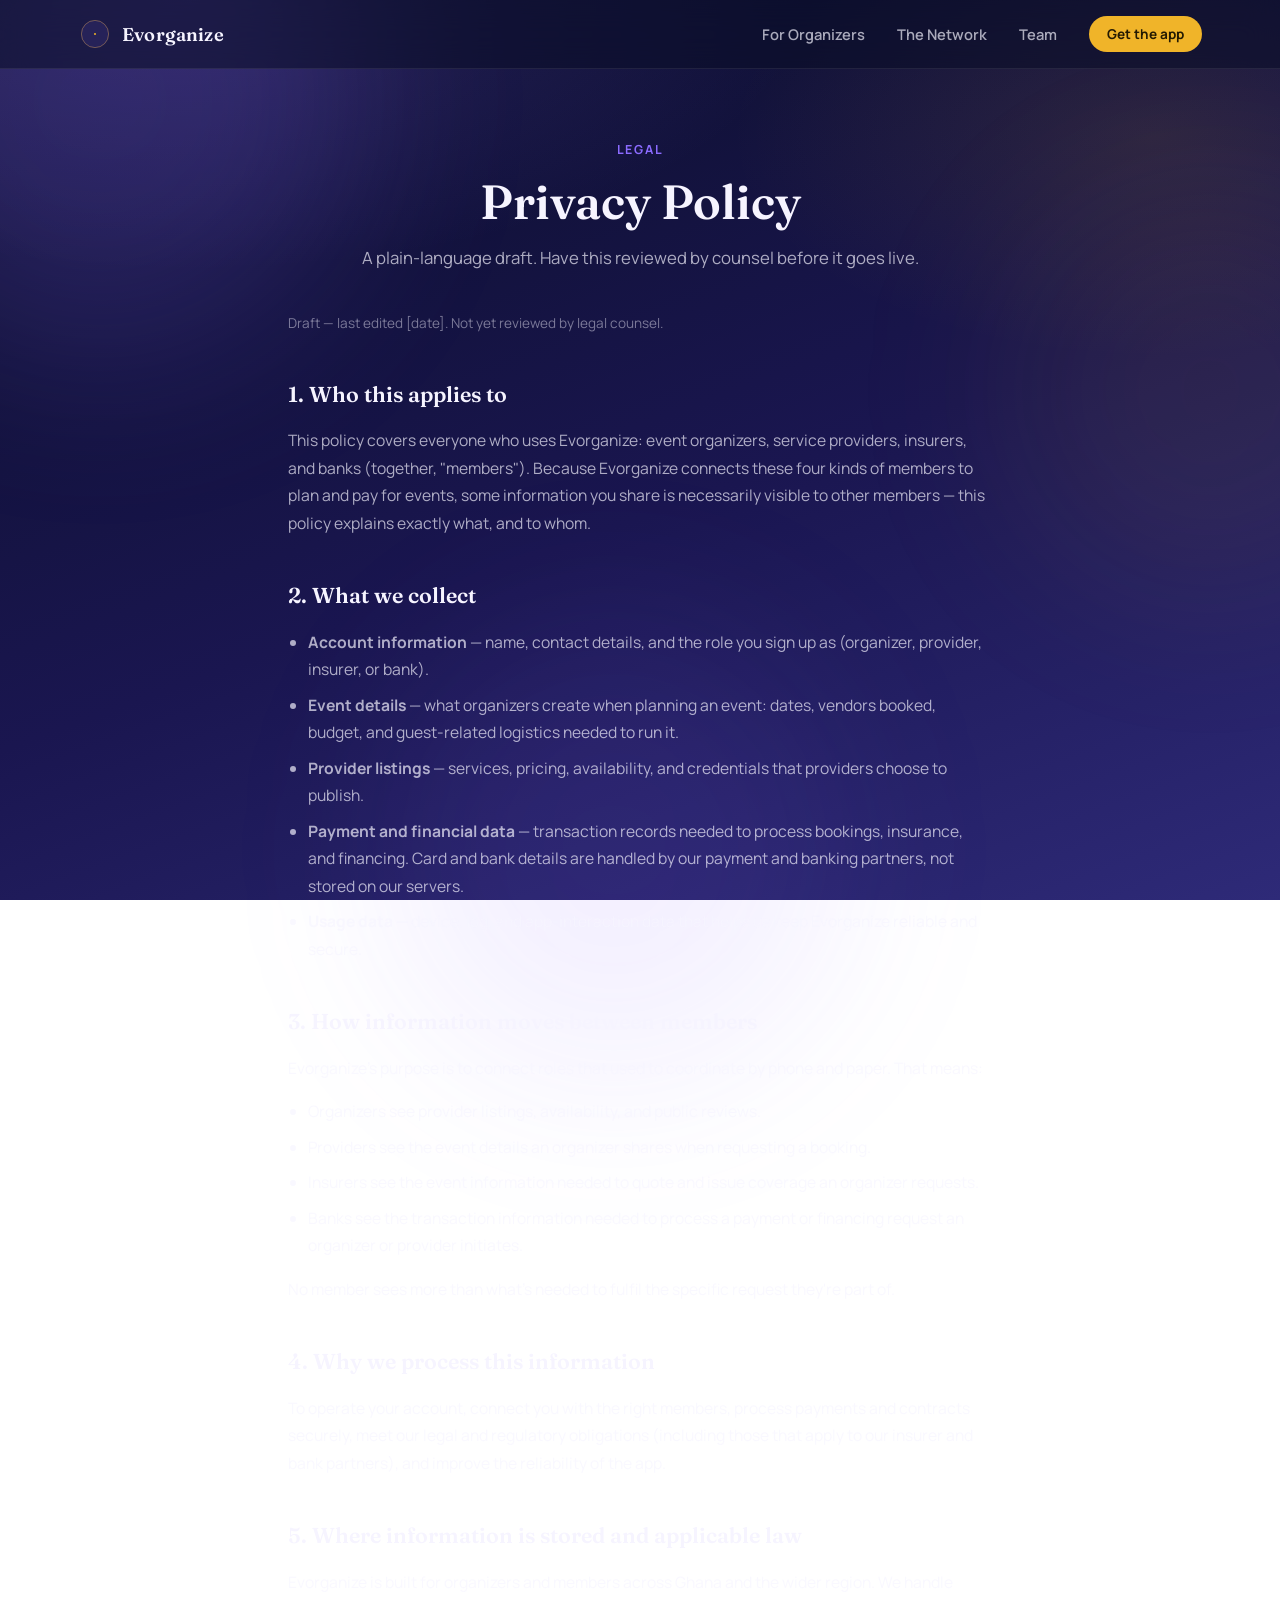
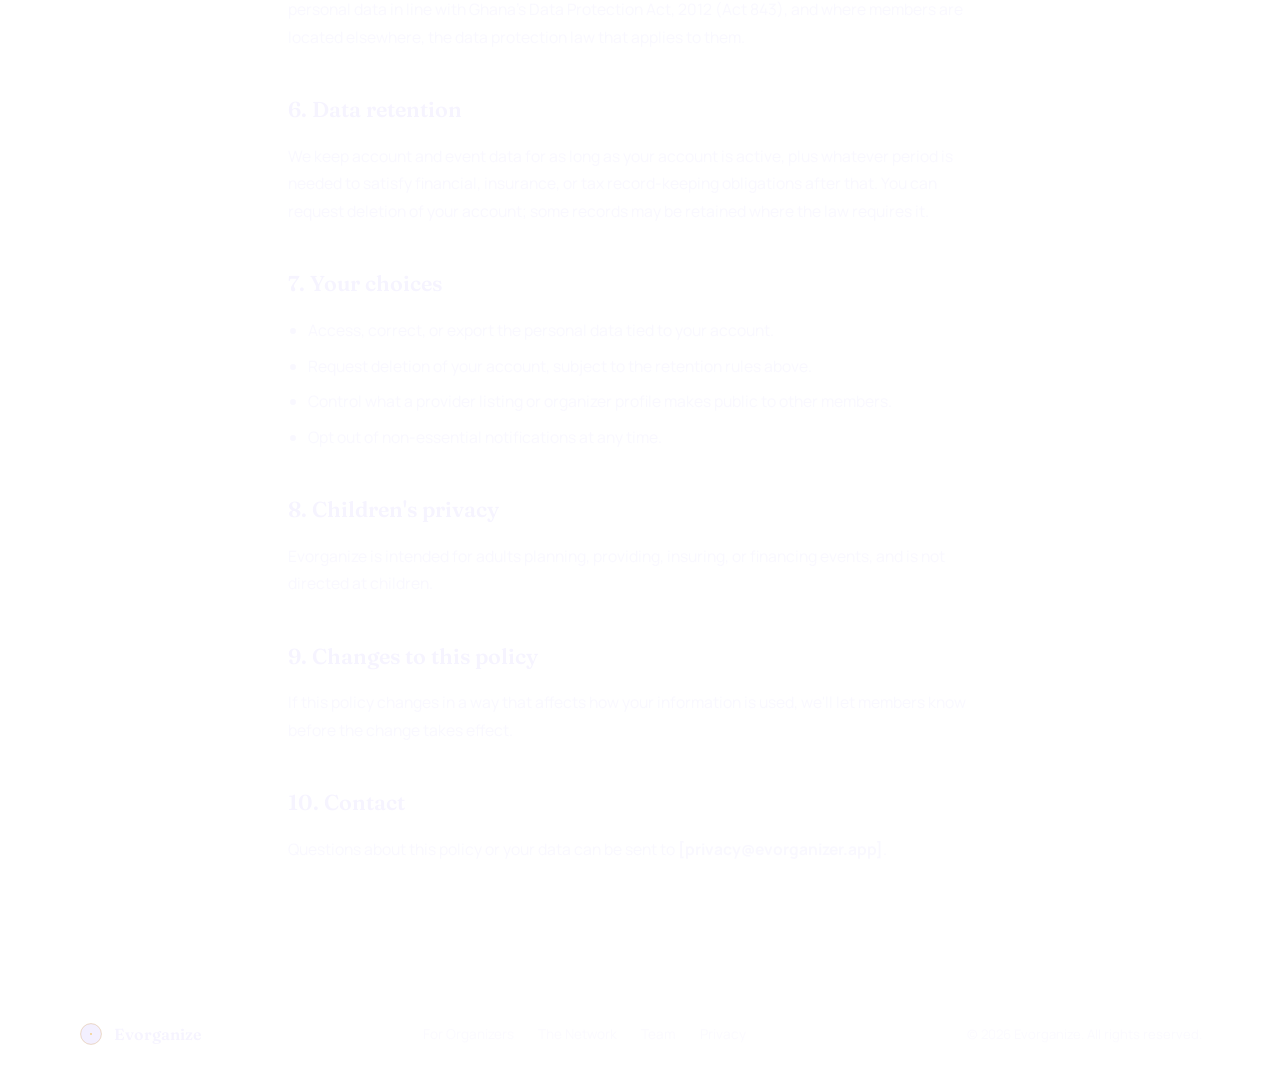
==== privacy/index.html @ 502f421b "Deploying to main from @ evorganizer/website-code@673ee02f85a3c4a12ac381767429aa15c32e0214 🚀" ====
<!DOCTYPE html><html lang="en"> <head><meta charset="UTF-8"><meta name="viewport" content="width=device-width, initial-scale=1.0"><title>Privacy Policy · Evorganize</title><meta name="description" content="How Evorganize collects, uses, and shares your information."><link rel="icon" type="image/svg+xml" href="/favicon.svg"><link rel="preconnect" href="https://fonts.googleapis.com"><link rel="preconnect" href="https://fonts.gstatic.com" crossorigin><link href="https://fonts.googleapis.com/css2?family=Fraunces:ital,opsz,wght@0,9..144,500;0,9..144,600;0,9..144,700;1,9..144,500&family=Manrope:wght@400;500;600;700;800&display=swap" rel="stylesheet"><link rel="stylesheet" href="/assets/index.BB5IYB44.css"><script type="module">const i=document.querySelectorAll(".reveal");if("IntersectionObserver"in window){const e=new IntersectionObserver(s=>{s.forEach(r=>{r.isIntersecting&&(r.target.classList.add("in-view"),e.unobserve(r.target))})},{threshold:.15});i.forEach(s=>e.observe(s))}else i.forEach(e=>e.classList.add("in-view"));
</script></head> <body> <div class="blob blob-a"></div> <div class="blob blob-b"></div> <div class="blob blob-c"></div> <nav> <div class="nav-inner"> <a href="/" class="brand"> <svg width="34" height="34" viewBox="0 0 200 200" fill="none" class="">  <circle cx="100" cy="100" r="80" fill="rgba(139,107,255,0.10)" stroke="#8b6bff" stroke-width="1"></circle> <circle cx="100" cy="100" r="80" fill="none" stroke="#f0b429" stroke-width="2"></circle>  <circle cx="100" cy="100" r="6" fill="#f0b429"></circle> </svg> <span class="brand-name">Evorganize</span> </a> <div class="nav-links"> <a href="/#organizers">For Organizers</a> <a href="/#network">The Network</a> <a href="/team">Team</a> <a href="/#download" class="nav-cta">Get the app</a> </div> </div> </nav> <main>  <section class="page-header reveal"> <div class="wrap"> <div class="section-kicker">Legal</div> <h1>Privacy Policy</h1> <p>A plain-language draft. Have this reviewed by counsel before it goes live.</p> </div> </section> <section class="wrap legal reveal"> <p class="updated">Draft — last edited [date]. Not yet reviewed by legal counsel.</p> <h2>1. Who this applies to</h2> <p>
This policy covers everyone who uses Evorganize: event organizers, service providers,
      insurers, and banks (together, "members"). Because Evorganize connects these four kinds
      of members to plan and pay for events, some information you share is necessarily visible
      to other members — this policy explains exactly what, and to whom.
</p> <h2>2. What we collect</h2> <ul> <li><strong>Account information</strong> — name, contact details, and the role you sign up as (organizer, provider, insurer, or bank).</li> <li><strong>Event details</strong> — what organizers create when planning an event: dates, vendors booked, budget, and guest-related logistics needed to run it.</li> <li><strong>Provider listings</strong> — services, pricing, availability, and credentials that providers choose to publish.</li> <li><strong>Payment and financial data</strong> — transaction records needed to process bookings, insurance, and financing. Card and bank details are handled by our payment and banking partners, not stored on our servers.</li> <li><strong>Usage data</strong> — device, log, and app-interaction data that helps us keep Evorganize reliable and secure.</li> </ul> <h2>3. How information moves between members</h2> <p>
Evorganize's purpose is to connect roles that used to coordinate by phone and paper. That
      means:
</p> <ul> <li>Organizers see provider listings, availability, and public reviews.</li> <li>Providers see the event details an organizer shares when requesting a booking.</li> <li>Insurers see the event information needed to quote and issue coverage an organizer requests.</li> <li>Banks see the transaction information needed to process a payment or financing request an organizer or provider initiates.</li> </ul> <p>No member sees more than what's needed to fulfil the specific request they're part of.</p> <h2>4. Why we process this information</h2> <p>
To operate your account, connect you with the right members, process payments and
      contracts securely, meet our legal and regulatory obligations (including those that apply
      to our insurer and bank partners), and improve the reliability of the app.
</p> <h2>5. Where information is stored and applicable law</h2> <p>
Evorganize is built for organizers and members across Ghana and the wider region. We
      handle personal data in line with Ghana's Data Protection Act, 2012 (Act 843), and where
      members are located elsewhere, the data protection law that applies to them.
</p> <h2>6. Data retention</h2> <p>
We keep account and event data for as long as your account is active, plus whatever
      period is needed to satisfy financial, insurance, or tax record-keeping obligations after
      that. You can request deletion of your account; some records may be retained where the
      law requires it.
</p> <h2>7. Your choices</h2> <ul> <li>Access, correct, or export the personal data tied to your account.</li> <li>Request deletion of your account, subject to the retention rules above.</li> <li>Control what a provider listing or organizer profile makes public to other members.</li> <li>Opt out of non-essential notifications at any time.</li> </ul> <h2>8. Children's privacy</h2> <p>Evorganize is intended for adults planning, providing, insuring, or financing events, and is not directed at children.</p> <h2>9. Changes to this policy</h2> <p>If this policy changes in a way that affects how your information is used, we'll let members know before the change takes effect.</p> <h2>10. Contact</h2> <p>Questions about this policy or your data can be sent to <strong>[privacy@evorganizer.app]</strong>.</p> </section>  </main> <footer> <div class="wrap footer-inner"> <div class="footer-brand"> <svg width="26" height="26" viewBox="0 0 200 200" fill="none" class="">  <circle cx="100" cy="100" r="80" fill="rgba(139,107,255,0.10)" stroke="#8b6bff" stroke-width="1"></circle> <circle cx="100" cy="100" r="80" fill="none" stroke="#f0b429" stroke-width="2"></circle>  <circle cx="100" cy="100" r="6" fill="#f0b429"></circle> </svg> <span>Evorganize</span> </div> <div class="footer-links"> <a href="/#organizers">For Organizers</a> <a href="/#network">The Network</a> <a href="/team">Team</a> <a href="/privacy">Privacy</a> </div> <p>&copy; 2026 Evorganize. All rights reserved.</p> </div> </footer>  </body> </html>
---- assets/index.BB5IYB44.css ----
:root{--bg-deep: #0a0e27;--bg-mid: #1a1650;--bg-violet: #2e2a78;--accent-violet: #8b6bff;--accent-violet-soft: rgba(139, 107, 255, .35);--accent-gold: #f0b429;--accent-gold-soft: rgba(240, 180, 41, .28);--text-primary: #f6f4ff;--text-muted: rgba(246, 244, 255, .68);--text-faint: rgba(246, 244, 255, .45);--glass-bg: rgba(255, 255, 255, .055);--glass-bg-strong: rgba(255, 255, 255, .09);--glass-border: rgba(255, 255, 255, .14);--radius-lg: 28px;--radius-md: 18px;--radius-sm: 12px;--display: "Fraunces", serif;--body: "Manrope", sans-serif}*{box-sizing:border-box}html{scroll-behavior:smooth}body{margin:0;font-family:var(--body);background:radial-gradient(ellipse 80% 50% at 15% 0%,rgba(139,107,255,.2),transparent 60%),radial-gradient(ellipse 60% 45% at 90% 15%,rgba(240,180,41,.1),transparent 55%),linear-gradient(160deg,var(--bg-deep) 0%,var(--bg-mid) 55%,var(--bg-violet) 100%);background-attachment:fixed;color:var(--text-primary);min-height:100vh;overflow-x:hidden;-webkit-font-smoothing:antialiased}a{color:inherit;text-decoration:none}img,svg{display:block;max-width:100%}section{position:relative}.wrap{max-width:1180px;margin:0 auto;padding:0 28px}::selection{background:var(--accent-gold-soft);color:var(--text-primary)}a:focus-visible,button:focus-visible{outline:2px solid var(--accent-gold);outline-offset:3px;border-radius:6px}.blob{position:fixed;border-radius:50%;filter:blur(90px);pointer-events:none;z-index:0;opacity:.55}.blob-a{width:520px;height:520px;top:-160px;left:-160px;background:var(--accent-violet-soft);animation:drift-a 26s ease-in-out infinite alternate}.blob-b{width:420px;height:420px;top:20%;right:-140px;background:#f0b42924;animation:drift-b 30s ease-in-out infinite alternate}.blob-c{width:460px;height:460px;bottom:-180px;left:30%;background:#8b6bff2e;animation:drift-a 22s ease-in-out infinite alternate-reverse}@keyframes drift-a{0%{transform:translate(0)}to{transform:translate(60px,40px)}}@keyframes drift-b{0%{transform:translate(0)}to{transform:translate(-50px,60px)}}@keyframes spin{to{transform:rotate(360deg)}}@media (prefers-reduced-motion: reduce){.blob{animation:none}*{animation-duration:1ms!important;transition-duration:.15s!important}}nav{position:sticky;top:0;z-index:50;background:#0a0e278c;backdrop-filter:blur(16px);-webkit-backdrop-filter:blur(16px);border-bottom:1px solid rgba(255,255,255,.08)}.nav-inner{display:flex;align-items:center;justify-content:space-between;padding:16px 28px;max-width:1180px;margin:0 auto}.brand{display:flex;align-items:center;gap:10px}.brand-name{font-family:var(--display);font-weight:600;font-size:1.15rem;letter-spacing:.01em}.nav-links{display:flex;gap:32px;align-items:center}.nav-links a:not(.nav-cta){font-size:.92rem;color:var(--text-muted);font-weight:600;transition:color .2s}.nav-links a:not(.nav-cta):hover{color:var(--text-primary)}.nav-cta{background:var(--accent-gold);color:#241a02;padding:9px 18px;border-radius:100px;font-weight:700;font-size:.85rem;transition:transform .2s,box-shadow .2s;white-space:nowrap}.nav-cta:hover{transform:translateY(-1px);box-shadow:0 8px 24px #f0b42959}@media (max-width: 760px){.nav-links a:not(.nav-cta){display:none}}.hero{padding:88px 0 70px}.hero-inner{display:grid;grid-template-columns:340px 1fr;gap:64px;align-items:center}.seal-hero{width:100%;max-width:360px;justify-self:center}.ring-slow{animation:spin 90s linear infinite;transform-origin:100px 100px}.eyebrow{display:inline-flex;align-items:center;gap:8px;font-size:.78rem;font-weight:700;letter-spacing:.14em;text-transform:uppercase;color:var(--accent-gold);margin-bottom:18px}.eyebrow:before{content:"";width:20px;height:1px;background:var(--accent-gold)}h1.headline{font-family:var(--display);font-weight:600;font-size:clamp(2.6rem,5vw,4.1rem);line-height:1.05;letter-spacing:-.01em;margin:0 0 22px}h1.headline em{font-style:italic;font-weight:500;color:var(--accent-gold)}.hero-sub{font-size:1.12rem;line-height:1.6;color:var(--text-muted);max-width:520px;margin:0 0 36px}.hero-actions{display:flex;flex-wrap:wrap;gap:14px;margin-bottom:22px}.hero-note{font-size:.85rem;color:var(--text-faint)}.hero-note strong{color:var(--text-muted);font-weight:600}@media (max-width: 880px){.hero-inner{grid-template-columns:1fr;text-align:center;gap:36px}.seal-hero{max-width:230px}.hero-sub{margin-left:auto;margin-right:auto}.hero-actions{justify-content:center}}.store-btn{display:inline-flex;align-items:center;gap:12px;padding:12px 20px;border-radius:var(--radius-sm);background:var(--glass-bg-strong);border:1px solid var(--glass-border);position:relative;cursor:default;transition:border-color .2s,background .2s}.store-btn:hover{border-color:#ffffff47;background:#ffffff1f}.store-btn svg{width:26px;height:26px;flex-shrink:0;color:var(--text-primary)}.store-btn .store-text{display:flex;flex-direction:column;line-height:1.2}.store-btn .store-text .small{font-size:.68rem;color:var(--text-faint)}.store-btn .store-text .big{font-size:.95rem;font-weight:700}.soon-tag{position:absolute;top:-9px;right:-9px;background:var(--accent-gold);color:#241a02;font-size:.62rem;font-weight:800;letter-spacing:.04em;text-transform:uppercase;padding:3px 8px;border-radius:100px;box-shadow:0 4px 10px #0000004d}.lang-strip{border-top:1px solid rgba(255,255,255,.08);border-bottom:1px solid rgba(255,255,255,.08);padding:18px 0;background:#ffffff05}.lang-strip .wrap{display:flex;align-items:center;justify-content:center;gap:14px;flex-wrap:wrap;font-size:.82rem;color:var(--text-faint)}.lang-strip .tag{color:var(--text-muted);font-weight:700;letter-spacing:.06em;text-transform:uppercase;font-size:.72rem}.lang-pill{padding:5px 13px;border-radius:100px;border:1px solid rgba(255,255,255,.14);color:var(--text-muted);font-weight:600}.section-pad{padding:100px 0}.section-head{max-width:640px;margin:0 0 52px}.section-head.center{margin-left:auto;margin-right:auto;text-align:center}.section-kicker{font-size:.78rem;font-weight:700;letter-spacing:.14em;text-transform:uppercase;color:var(--accent-violet);margin-bottom:14px}h2.section-title{font-family:var(--display);font-weight:600;font-size:clamp(1.9rem,3.2vw,2.6rem);line-height:1.15;margin:0 0 16px;letter-spacing:-.01em}.section-desc{color:var(--text-muted);font-size:1.02rem;line-height:1.65}.reveal{opacity:0;transform:translateY(26px);transition:opacity .7s ease,transform .7s ease}.reveal.in-view{opacity:1;transform:translateY(0)}.organizer-panel{background:linear-gradient(135deg,#8b6bff29,#f0b4290f);border:1px solid var(--glass-border);border-radius:var(--radius-lg);padding:56px;display:grid;grid-template-columns:1fr 1fr;gap:48px;align-items:center}.organizer-panel .role-badge{display:inline-block;font-size:.72rem;font-weight:800;letter-spacing:.1em;text-transform:uppercase;color:#241a02;background:var(--accent-gold);padding:5px 12px;border-radius:100px;margin-bottom:18px}.organizer-panel h3{font-family:var(--display);font-weight:600;font-size:1.8rem;margin:0 0 16px;line-height:1.2}.feature-list{list-style:none;margin:0;padding:0;display:flex;flex-direction:column;gap:16px}.feature-list li{display:flex;gap:14px;align-items:flex-start;color:var(--text-muted);font-size:.98rem;line-height:1.5}.feature-list svg{width:20px;height:20px;flex-shrink:0;margin-top:2px;color:var(--accent-gold)}.panel-visual{background:#ffffff0d;border:1px solid var(--glass-border);border-radius:var(--radius-md);padding:26px}.mock-row{display:flex;align-items:center;gap:12px;padding:11px 0;border-bottom:1px solid rgba(255,255,255,.08)}.mock-row:last-child{border-bottom:none}.mock-dot{width:9px;height:9px;border-radius:50%;flex-shrink:0}.mock-row .mock-label{font-size:.88rem;font-weight:600;flex:1}.mock-row .mock-status{font-size:.72rem;color:var(--text-faint);font-weight:600}@media (max-width: 840px){.organizer-panel{grid-template-columns:1fr;padding:34px 26px}}.network-grid{display:grid;grid-template-columns:repeat(3,1fr);gap:22px}.role-card{background:var(--glass-bg);border:1px solid var(--glass-border);border-radius:var(--radius-md);padding:32px 28px;transition:transform .25s ease,border-color .25s ease,background .25s ease}.role-card:hover{transform:translateY(-4px);border-color:#ffffff42;background:var(--glass-bg-strong)}.role-card .role-icon{width:44px;height:44px;display:flex;align-items:center;justify-content:center;border-radius:12px;background:#8b6bff2e;margin-bottom:20px}.role-card .role-icon svg{width:22px;height:22px;color:var(--accent-violet)}.role-card h4{font-family:var(--display);font-weight:600;font-size:1.15rem;margin:0 0 10px}.role-card p{color:var(--text-muted);font-size:.92rem;line-height:1.6;margin:0}@media (max-width: 820px){.network-grid{grid-template-columns:1fr}}.why-grid{display:grid;grid-template-columns:repeat(4,1fr);gap:2px;background:#ffffff1a;border-radius:var(--radius-md);overflow:hidden;border:1px solid var(--glass-border)}.why-item{background:var(--bg-mid);padding:32px 26px}.why-item .why-icon svg{width:24px;height:24px;color:var(--accent-gold);margin-bottom:16px}.why-item h5{font-size:1rem;margin:0 0 8px;font-weight:700}.why-item p{font-size:.86rem;color:var(--text-faint);line-height:1.55;margin:0}@media (max-width: 900px){.why-grid{grid-template-columns:repeat(2,1fr)}}@media (max-width: 520px){.why-grid{grid-template-columns:1fr}}.download-section{text-align:center;padding:110px 0 120px}.download-panel{max-width:640px;margin:0 auto;background:radial-gradient(ellipse at top,rgba(139,107,255,.22),transparent 60%),var(--glass-bg);border:1px solid var(--glass-border);border-radius:var(--radius-lg);padding:64px 44px}.download-panel h2{font-family:var(--display);font-weight:600;font-size:clamp(1.8rem,3.4vw,2.4rem);margin:0 0 14px}.download-panel .section-desc{max-width:420px;margin:0 auto 34px}.download-panel .hero-actions{justify-content:center;margin-bottom:0}.page-header{padding:72px 0 40px;text-align:center}.page-header .section-kicker{justify-content:center;display:flex}.page-header h1{font-family:var(--display);font-weight:600;font-size:clamp(2.2rem,4vw,3rem);margin:0 0 14px}.page-header p{color:var(--text-muted);max-width:560px;margin:0 auto;font-size:1.05rem;line-height:1.6}.team-grid{display:grid;grid-template-columns:repeat(2,1fr);gap:22px;padding-bottom:100px}.team-card{background:var(--glass-bg);border:1px solid var(--glass-border);border-radius:var(--radius-md);padding:30px;display:flex;gap:18px;align-items:flex-start}.team-avatar{width:56px;height:56px;border-radius:50%;flex-shrink:0;background:linear-gradient(135deg,var(--accent-violet),var(--accent-gold));display:flex;align-items:center;justify-content:center;font-family:var(--display);font-weight:600;font-size:1.2rem;color:var(--bg-deep)}.team-card h4{font-family:var(--display);font-weight:600;font-size:1.1rem;margin:0 0 4px}.team-card .team-role{color:var(--accent-gold);font-size:.8rem;font-weight:700;text-transform:uppercase;letter-spacing:.06em;margin-bottom:10px}.team-card .bio{color:var(--text-muted);font-size:.9rem;line-height:1.55}.team-card .bio p{margin:0}@media (max-width: 700px){.team-grid{grid-template-columns:1fr}}.legal{max-width:760px;margin:0 auto;padding-bottom:100px;color:var(--text-muted);font-size:.98rem;line-height:1.75}.legal h2{font-family:var(--display);font-weight:600;color:var(--text-primary);font-size:1.35rem;margin:40px 0 14px}.legal h2:first-child{margin-top:0}.legal p{margin:0 0 16px}.legal ul{margin:0 0 16px;padding-left:20px}.legal li{margin-bottom:8px}.legal .updated{color:var(--text-faint);font-size:.85rem;margin-bottom:40px}footer{border-top:1px solid rgba(255,255,255,.08);padding:40px 0}.footer-inner{display:flex;align-items:center;justify-content:space-between;flex-wrap:wrap;gap:18px}.footer-brand{display:flex;align-items:center;gap:10px}.footer-brand span{font-family:var(--display);font-weight:600;font-size:1rem}footer p{color:var(--text-faint);font-size:.82rem;margin:0}.footer-links{display:flex;gap:24px}.footer-links a{font-size:.85rem;color:var(--text-faint);transition:color .2s}.footer-links a:hover{color:var(--text-muted)}
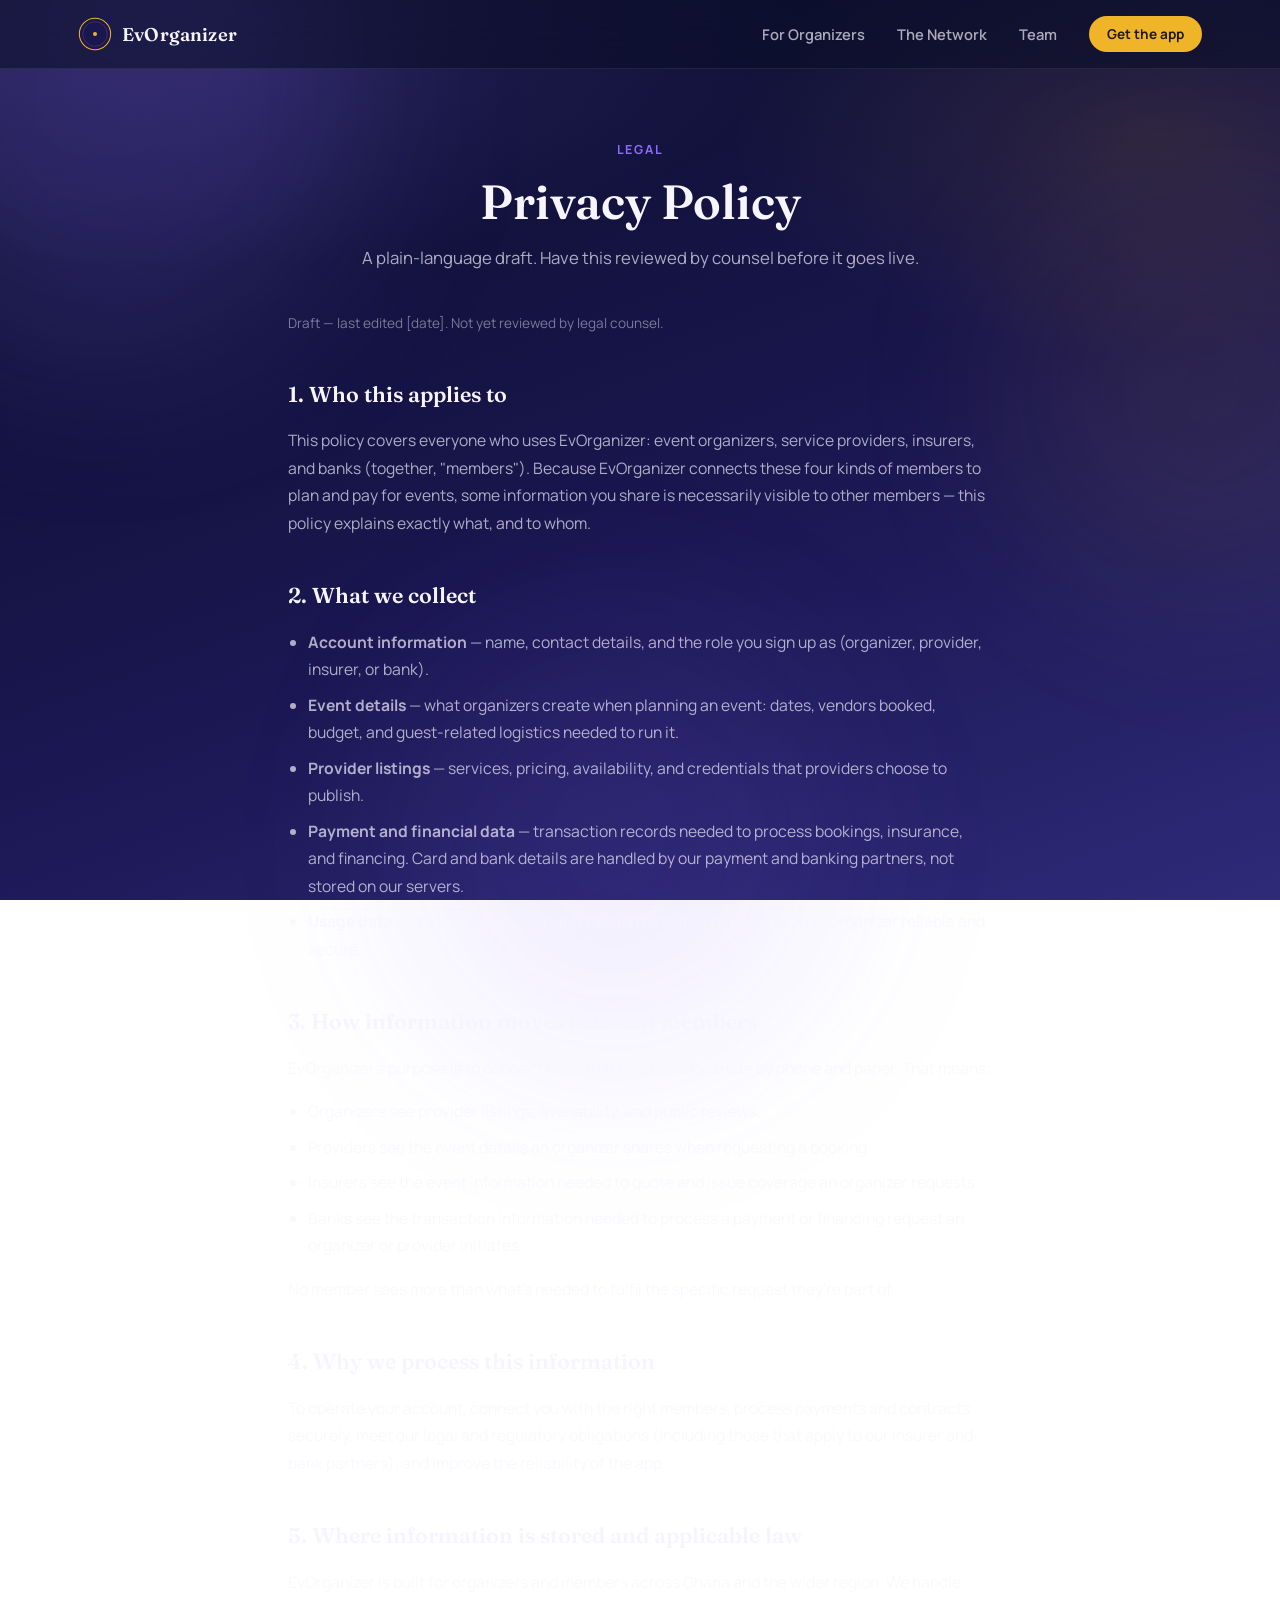
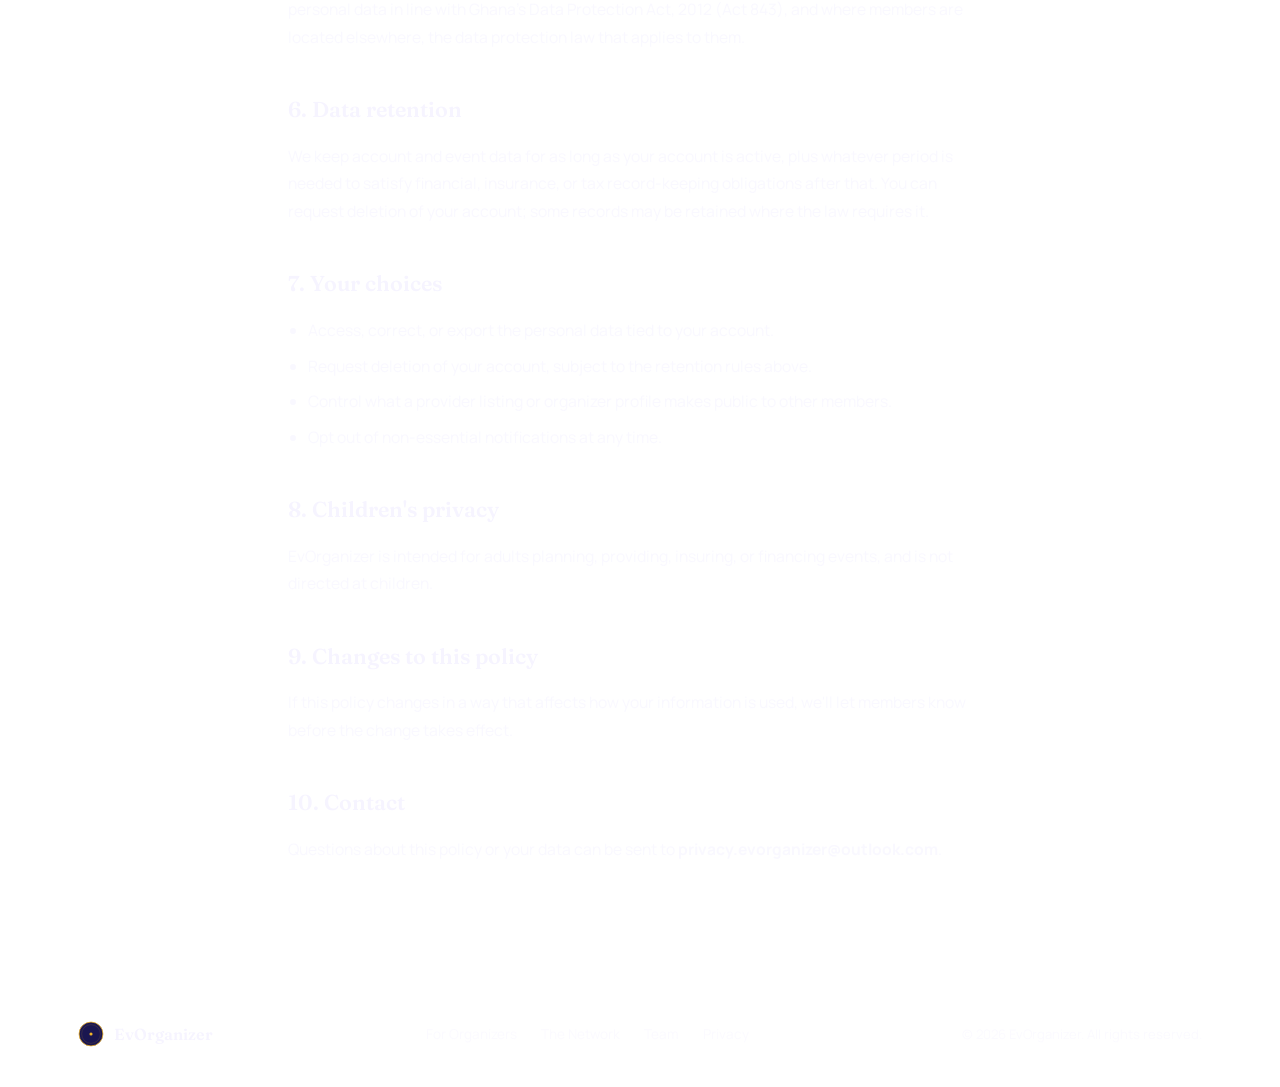
==== commit 589a3f80: "Deploying to main from @ evorganizer/website-code@860b70b02cce6c5d3ddd59c247cb2a2b484071a2 🚀" ====
--- a/privacy/index.html
+++ b/privacy/index.html
@@ -1,18 +1,18 @@
-<!DOCTYPE html><html lang="en"> <head><meta charset="UTF-8"><meta name="viewport" content="width=device-width, initial-scale=1.0"><title>Privacy Policy · Evorganize</title><meta name="description" content="How Evorganize collects, uses, and shares your information."><link rel="icon" type="image/svg+xml" href="/favicon.svg"><link rel="preconnect" href="https://fonts.googleapis.com"><link rel="preconnect" href="https://fonts.gstatic.com" crossorigin><link href="https://fonts.googleapis.com/css2?family=Fraunces:ital,opsz,wght@0,9..144,500;0,9..144,600;0,9..144,700;1,9..144,500&family=Manrope:wght@400;500;600;700;800&display=swap" rel="stylesheet"><link rel="stylesheet" href="/assets/index.BB5IYB44.css"><script type="module">const i=document.querySelectorAll(".reveal");if("IntersectionObserver"in window){const e=new IntersectionObserver(s=>{s.forEach(r=>{r.isIntersecting&&(r.target.classList.add("in-view"),e.unobserve(r.target))})},{threshold:.15});i.forEach(s=>e.observe(s))}else i.forEach(e=>e.classList.add("in-view"));
-</script></head> <body> <div class="blob blob-a"></div> <div class="blob blob-b"></div> <div class="blob blob-c"></div> <nav> <div class="nav-inner"> <a href="/" class="brand"> <svg width="34" height="34" viewBox="0 0 200 200" fill="none" class="">  <circle cx="100" cy="100" r="80" fill="rgba(139,107,255,0.10)" stroke="#8b6bff" stroke-width="1"></circle> <circle cx="100" cy="100" r="80" fill="none" stroke="#f0b429" stroke-width="2"></circle>  <circle cx="100" cy="100" r="6" fill="#f0b429"></circle> </svg> <span class="brand-name">Evorganize</span> </a> <div class="nav-links"> <a href="/#organizers">For Organizers</a> <a href="/#network">The Network</a> <a href="/team">Team</a> <a href="/#download" class="nav-cta">Get the app</a> </div> </div> </nav> <main>  <section class="page-header reveal"> <div class="wrap"> <div class="section-kicker">Legal</div> <h1>Privacy Policy</h1> <p>A plain-language draft. Have this reviewed by counsel before it goes live.</p> </div> </section> <section class="wrap legal reveal"> <p class="updated">Draft — last edited [date]. Not yet reviewed by legal counsel.</p> <h2>1. Who this applies to</h2> <p>
-This policy covers everyone who uses Evorganize: event organizers, service providers,
-      insurers, and banks (together, "members"). Because Evorganize connects these four kinds
+<!DOCTYPE html><html lang="en"> <head><meta charset="UTF-8"><meta name="viewport" content="width=device-width, initial-scale=1.0"><title>Privacy Policy · EvOrganizer</title><meta name="description" content="How EvOrganizer collects, uses, and shares your information."><link rel="icon" type="image/svg+xml" href="/favicon.svg"><link rel="icon" type="image/png" sizes="32x32" href="/favicon-32.png"><link rel="apple-touch-icon" href="/apple-touch-icon.png"><meta property="og:type" content="website"><meta property="og:title" content="Privacy Policy · EvOrganizer"><meta property="og:description" content="How EvOrganizer collects, uses, and shares your information."><meta property="og:url" content="https://evorganizer.app/privacy/"><meta property="og:image" content="https://evorganizer.app/og-image.png"><meta property="og:image:width" content="1200"><meta property="og:image:height" content="630"><meta name="twitter:card" content="summary_large_image"><meta name="twitter:title" content="Privacy Policy · EvOrganizer"><meta name="twitter:description" content="How EvOrganizer collects, uses, and shares your information."><meta name="twitter:image" content="https://evorganizer.app/og-image.png"><link rel="preconnect" href="https://fonts.googleapis.com"><link rel="preconnect" href="https://fonts.gstatic.com" crossorigin><link href="https://fonts.googleapis.com/css2?family=Fraunces:ital,opsz,wght@0,9..144,500;0,9..144,600;0,9..144,700;1,9..144,500&family=Manrope:wght@400;500;600;700;800&display=swap" rel="stylesheet"><link rel="stylesheet" href="/assets/index.CHau3Bxk.css"><script type="module">const i=document.querySelectorAll(".reveal");if("IntersectionObserver"in window){const e=new IntersectionObserver(s=>{s.forEach(r=>{r.isIntersecting&&(r.target.classList.add("in-view"),e.unobserve(r.target))})},{threshold:.15});i.forEach(s=>e.observe(s))}else i.forEach(e=>e.classList.add("in-view"));
+</script></head> <body> <div class="blob blob-a"></div> <div class="blob blob-b"></div> <div class="blob blob-c"></div> <nav> <div class="nav-inner"> <a href="/" class="brand"> <img src="/favicon.svg" width="34" height="34" alt="EvOrganizer"> <span class="brand-name">EvOrganizer</span> </a> <div class="nav-links"> <a href="/#organizers">For Organizers</a> <a href="/#network">The Network</a> <a href="/team">Team</a> <a href="/#download" class="nav-cta">Get the app</a> </div> </div> </nav> <main>  <section class="page-header reveal"> <div class="wrap"> <div class="section-kicker">Legal</div> <h1>Privacy Policy</h1> <p>A plain-language draft. Have this reviewed by counsel before it goes live.</p> </div> </section> <section class="wrap legal reveal"> <p class="updated">Draft — last edited [date]. Not yet reviewed by legal counsel.</p> <h2>1. Who this applies to</h2> <p>
+This policy covers everyone who uses EvOrganizer: event organizers, service providers,
+      insurers, and banks (together, "members"). Because EvOrganizer connects these four kinds
       of members to plan and pay for events, some information you share is necessarily visible
       to other members — this policy explains exactly what, and to whom.
-</p> <h2>2. What we collect</h2> <ul> <li><strong>Account information</strong> — name, contact details, and the role you sign up as (organizer, provider, insurer, or bank).</li> <li><strong>Event details</strong> — what organizers create when planning an event: dates, vendors booked, budget, and guest-related logistics needed to run it.</li> <li><strong>Provider listings</strong> — services, pricing, availability, and credentials that providers choose to publish.</li> <li><strong>Payment and financial data</strong> — transaction records needed to process bookings, insurance, and financing. Card and bank details are handled by our payment and banking partners, not stored on our servers.</li> <li><strong>Usage data</strong> — device, log, and app-interaction data that helps us keep Evorganize reliable and secure.</li> </ul> <h2>3. How information moves between members</h2> <p>
-Evorganize's purpose is to connect roles that used to coordinate by phone and paper. That
+</p> <h2>2. What we collect</h2> <ul> <li><strong>Account information</strong> — name, contact details, and the role you sign up as (organizer, provider, insurer, or bank).</li> <li><strong>Event details</strong> — what organizers create when planning an event: dates, vendors booked, budget, and guest-related logistics needed to run it.</li> <li><strong>Provider listings</strong> — services, pricing, availability, and credentials that providers choose to publish.</li> <li><strong>Payment and financial data</strong> — transaction records needed to process bookings, insurance, and financing. Card and bank details are handled by our payment and banking partners, not stored on our servers.</li> <li><strong>Usage data</strong> — device, log, and app-interaction data that helps us keep EvOrganizer reliable and secure.</li> </ul> <h2>3. How information moves between members</h2> <p>
+EvOrganizer's purpose is to connect roles that used to coordinate by phone and paper. That
       means:
 </p> <ul> <li>Organizers see provider listings, availability, and public reviews.</li> <li>Providers see the event details an organizer shares when requesting a booking.</li> <li>Insurers see the event information needed to quote and issue coverage an organizer requests.</li> <li>Banks see the transaction information needed to process a payment or financing request an organizer or provider initiates.</li> </ul> <p>No member sees more than what's needed to fulfil the specific request they're part of.</p> <h2>4. Why we process this information</h2> <p>
 To operate your account, connect you with the right members, process payments and
       contracts securely, meet our legal and regulatory obligations (including those that apply
       to our insurer and bank partners), and improve the reliability of the app.
 </p> <h2>5. Where information is stored and applicable law</h2> <p>
-Evorganize is built for organizers and members across Ghana and the wider region. We
+EvOrganizer is built for organizers and members across Ghana and the wider region. We
       handle personal data in line with Ghana's Data Protection Act, 2012 (Act 843), and where
       members are located elsewhere, the data protection law that applies to them.
 </p> <h2>6. Data retention</h2> <p>
@@ -20,4 +20,4 @@
       period is needed to satisfy financial, insurance, or tax record-keeping obligations after
       that. You can request deletion of your account; some records may be retained where the
       law requires it.
-</p> <h2>7. Your choices</h2> <ul> <li>Access, correct, or export the personal data tied to your account.</li> <li>Request deletion of your account, subject to the retention rules above.</li> <li>Control what a provider listing or organizer profile makes public to other members.</li> <li>Opt out of non-essential notifications at any time.</li> </ul> <h2>8. Children's privacy</h2> <p>Evorganize is intended for adults planning, providing, insuring, or financing events, and is not directed at children.</p> <h2>9. Changes to this policy</h2> <p>If this policy changes in a way that affects how your information is used, we'll let members know before the change takes effect.</p> <h2>10. Contact</h2> <p>Questions about this policy or your data can be sent to <strong>[privacy@evorganizer.app]</strong>.</p> </section>  </main> <footer> <div class="wrap footer-inner"> <div class="footer-brand"> <svg width="26" height="26" viewBox="0 0 200 200" fill="none" class="">  <circle cx="100" cy="100" r="80" fill="rgba(139,107,255,0.10)" stroke="#8b6bff" stroke-width="1"></circle> <circle cx="100" cy="100" r="80" fill="none" stroke="#f0b429" stroke-width="2"></circle>  <circle cx="100" cy="100" r="6" fill="#f0b429"></circle> </svg> <span>Evorganize</span> </div> <div class="footer-links"> <a href="/#organizers">For Organizers</a> <a href="/#network">The Network</a> <a href="/team">Team</a> <a href="/privacy">Privacy</a> </div> <p>&copy; 2026 Evorganize. All rights reserved.</p> </div> </footer>  </body> </html>+</p> <h2>7. Your choices</h2> <ul> <li>Access, correct, or export the personal data tied to your account.</li> <li>Request deletion of your account, subject to the retention rules above.</li> <li>Control what a provider listing or organizer profile makes public to other members.</li> <li>Opt out of non-essential notifications at any time.</li> </ul> <h2>8. Children's privacy</h2> <p>EvOrganizer is intended for adults planning, providing, insuring, or financing events, and is not directed at children.</p> <h2>9. Changes to this policy</h2> <p>If this policy changes in a way that affects how your information is used, we'll let members know before the change takes effect.</p> <h2>10. Contact</h2> <p>Questions about this policy or your data can be sent to <strong>privacy.evorganizer@outlook.com</strong>.</p> </section>  </main> <footer> <div class="wrap footer-inner"> <div class="footer-brand"> <img src="/favicon.svg" width="26" height="26" alt="EvOrganizer"> <span>EvOrganizer</span> </div> <div class="footer-links"> <a href="/#organizers">For Organizers</a> <a href="/#network">The Network</a> <a href="/team">Team</a> <a href="/privacy">Privacy</a> </div> <p>&copy; 2026 EvOrganizer. All rights reserved.</p> </div> </footer>  </body> </html>
--- a/assets/index.CHau3Bxk.css
+++ b/assets/index.CHau3Bxk.css
@@ -0,0 +1 @@
+:root{--bg-deep: #0a0e27;--bg-mid: #1a1650;--bg-violet: #2e2a78;--accent-violet: #8b6bff;--accent-violet-soft: rgba(139, 107, 255, .35);--accent-gold: #f0b429;--accent-gold-soft: rgba(240, 180, 41, .28);--text-primary: #f6f4ff;--text-muted: rgba(246, 244, 255, .68);--text-faint: rgba(246, 244, 255, .45);--glass-bg: rgba(255, 255, 255, .055);--glass-bg-strong: rgba(255, 255, 255, .09);--glass-border: rgba(255, 255, 255, .14);--radius-lg: 28px;--radius-md: 18px;--radius-sm: 12px;--display: "Fraunces", serif;--body: "Manrope", sans-serif}*{box-sizing:border-box}html{scroll-behavior:smooth}body{margin:0;font-family:var(--body);background:radial-gradient(ellipse 80% 50% at 15% 0%,rgba(139,107,255,.2),transparent 60%),radial-gradient(ellipse 60% 45% at 90% 15%,rgba(240,180,41,.1),transparent 55%),linear-gradient(160deg,var(--bg-deep) 0%,var(--bg-mid) 55%,var(--bg-violet) 100%);background-attachment:fixed;color:var(--text-primary);min-height:100vh;overflow-x:hidden;-webkit-font-smoothing:antialiased}a{color:inherit;text-decoration:none}img,svg{display:block;max-width:100%}section{position:relative}.wrap{max-width:1180px;margin:0 auto;padding:0 28px}::selection{background:var(--accent-gold-soft);color:var(--text-primary)}a:focus-visible,button:focus-visible{outline:2px solid var(--accent-gold);outline-offset:3px;border-radius:6px}.blob{position:fixed;border-radius:50%;filter:blur(90px);pointer-events:none;z-index:0;opacity:.55}.blob-a{width:520px;height:520px;top:-160px;left:-160px;background:var(--accent-violet-soft);animation:drift-a 26s ease-in-out infinite alternate}.blob-b{width:420px;height:420px;top:20%;right:-140px;background:#f0b42924;animation:drift-b 30s ease-in-out infinite alternate}.blob-c{width:460px;height:460px;bottom:-180px;left:30%;background:#8b6bff2e;animation:drift-a 22s ease-in-out infinite alternate-reverse}@keyframes drift-a{0%{transform:translate(0)}to{transform:translate(60px,40px)}}@keyframes drift-b{0%{transform:translate(0)}to{transform:translate(-50px,60px)}}@keyframes spin{to{transform:rotate(360deg)}}@media (prefers-reduced-motion: reduce){.blob{animation:none}*{animation-duration:1ms!important;transition-duration:.15s!important}}nav{position:sticky;top:0;z-index:50;background:#0a0e278c;backdrop-filter:blur(16px);-webkit-backdrop-filter:blur(16px);border-bottom:1px solid rgba(255,255,255,.08)}.nav-inner{display:flex;align-items:center;justify-content:space-between;padding:16px 28px;max-width:1180px;margin:0 auto}.brand{display:flex;align-items:center;gap:10px}.brand-name{font-family:var(--display);font-weight:600;font-size:1.15rem;letter-spacing:.01em}.nav-links{display:flex;gap:32px;align-items:center}.nav-links a:not(.nav-cta){font-size:.92rem;color:var(--text-muted);font-weight:600;transition:color .2s}.nav-links a:not(.nav-cta):hover{color:var(--text-primary)}.nav-cta{background:var(--accent-gold);color:#241a02;padding:9px 18px;border-radius:100px;font-weight:700;font-size:.85rem;transition:transform .2s,box-shadow .2s;white-space:nowrap}.nav-cta:hover{transform:translateY(-1px);box-shadow:0 8px 24px #f0b42959}@media (max-width: 760px){.nav-links a:not(.nav-cta){display:none}}.hero{padding:88px 0 70px}.hero-inner{display:grid;grid-template-columns:340px 1fr;gap:64px;align-items:center}.seal-hero{position:relative;width:100%;max-width:360px;aspect-ratio:1 / 1;justify-self:center}.seal-ring{position:absolute;inset:0;width:100%;height:100%}.seal-logo{position:absolute;top:50%;left:50%;transform:translate(-50%,-50%);width:56%;height:56%;object-fit:contain}.ring-slow{animation:spin 90s linear infinite;transform-origin:100px 100px}.eyebrow{display:inline-flex;align-items:center;gap:8px;font-size:.78rem;font-weight:700;letter-spacing:.14em;text-transform:uppercase;color:var(--accent-gold);margin-bottom:18px}.eyebrow:before{content:"";width:20px;height:1px;background:var(--accent-gold)}h1.headline{font-family:var(--display);font-weight:600;font-size:clamp(2.6rem,5vw,4.1rem);line-height:1.05;letter-spacing:-.01em;margin:0 0 22px}h1.headline em{font-style:italic;font-weight:500;color:var(--accent-gold)}.hero-sub{font-size:1.12rem;line-height:1.6;color:var(--text-muted);max-width:520px;margin:0 0 36px}.hero-actions{display:flex;flex-wrap:wrap;gap:14px;margin-bottom:22px}.hero-note{font-size:.85rem;color:var(--text-faint)}.hero-note strong{color:var(--text-muted);font-weight:600}@media (max-width: 880px){.hero-inner{grid-template-columns:1fr;text-align:center;gap:36px}.seal-hero{max-width:230px}.hero-sub{margin-left:auto;margin-right:auto}.hero-actions{justify-content:center}}.store-btn{display:inline-flex;align-items:center;gap:12px;padding:12px 20px;border-radius:var(--radius-sm);background:var(--glass-bg-strong);border:1px solid var(--glass-border);position:relative;cursor:default;transition:border-color .2s,background .2s}.store-btn:hover{border-color:#ffffff47;background:#ffffff1f}.store-btn svg{width:26px;height:26px;flex-shrink:0;color:var(--text-primary)}.store-btn .store-text{display:flex;flex-direction:column;line-height:1.2}.store-btn .store-text .small{font-size:.68rem;color:var(--text-faint)}.store-btn .store-text .big{font-size:.95rem;font-weight:700}.soon-tag{position:absolute;top:-9px;right:-9px;background:var(--accent-gold);color:#241a02;font-size:.62rem;font-weight:800;letter-spacing:.04em;text-transform:uppercase;padding:3px 8px;border-radius:100px;box-shadow:0 4px 10px #0000004d}.lang-strip{border-top:1px solid rgba(255,255,255,.08);border-bottom:1px solid rgba(255,255,255,.08);padding:18px 0;background:#ffffff05}.lang-strip .wrap{display:flex;align-items:center;justify-content:center;gap:14px;flex-wrap:wrap;font-size:.82rem;color:var(--text-faint)}.lang-strip .tag{color:var(--text-muted);font-weight:700;letter-spacing:.06em;text-transform:uppercase;font-size:.72rem}.lang-pill{padding:5px 13px;border-radius:100px;border:1px solid rgba(255,255,255,.14);color:var(--text-muted);font-weight:600}.section-pad{padding:100px 0}.section-head{max-width:640px;margin:0 0 52px}.section-head.center{margin-left:auto;margin-right:auto;text-align:center}.section-kicker{font-size:.78rem;font-weight:700;letter-spacing:.14em;text-transform:uppercase;color:var(--accent-violet);margin-bottom:14px}h2.section-title{font-family:var(--display);font-weight:600;font-size:clamp(1.9rem,3.2vw,2.6rem);line-height:1.15;margin:0 0 16px;letter-spacing:-.01em}.section-desc{color:var(--text-muted);font-size:1.02rem;line-height:1.65}.reveal{opacity:0;transform:translateY(26px);transition:opacity .7s ease,transform .7s ease}.reveal.in-view{opacity:1;transform:translateY(0)}.organizer-panel{background:linear-gradient(135deg,#8b6bff29,#f0b4290f);border:1px solid var(--glass-border);border-radius:var(--radius-lg);padding:56px;display:grid;grid-template-columns:1fr 1fr;gap:48px;align-items:center}.organizer-panel .role-badge{display:inline-block;font-size:.72rem;font-weight:800;letter-spacing:.1em;text-transform:uppercase;color:#241a02;background:var(--accent-gold);padding:5px 12px;border-radius:100px;margin-bottom:18px}.organizer-panel h3{font-family:var(--display);font-weight:600;font-size:1.8rem;margin:0 0 16px;line-height:1.2}.feature-list{list-style:none;margin:0;padding:0;display:flex;flex-direction:column;gap:16px}.feature-list li{display:flex;gap:14px;align-items:flex-start;color:var(--text-muted);font-size:.98rem;line-height:1.5}.feature-list svg{width:20px;height:20px;flex-shrink:0;margin-top:2px;color:var(--accent-gold)}.panel-visual{background:#ffffff0d;border:1px solid var(--glass-border);border-radius:var(--radius-md);padding:26px}.mock-row{display:flex;align-items:center;gap:12px;padding:11px 0;border-bottom:1px solid rgba(255,255,255,.08)}.mock-row:last-child{border-bottom:none}.mock-dot{width:9px;height:9px;border-radius:50%;flex-shrink:0}.mock-row .mock-label{font-size:.88rem;font-weight:600;flex:1}.mock-row .mock-status{font-size:.72rem;color:var(--text-faint);font-weight:600}@media (max-width: 840px){.organizer-panel{grid-template-columns:1fr;padding:34px 26px}}.network-grid{display:grid;grid-template-columns:repeat(3,1fr);gap:22px}.role-card{background:var(--glass-bg);border:1px solid var(--glass-border);border-radius:var(--radius-md);padding:32px 28px;transition:transform .25s ease,border-color .25s ease,background .25s ease}.role-card:hover{transform:translateY(-4px);border-color:#ffffff42;background:var(--glass-bg-strong)}.role-card .role-icon{width:44px;height:44px;display:flex;align-items:center;justify-content:center;border-radius:12px;background:#8b6bff2e;margin-bottom:20px}.role-card .role-icon svg{width:22px;height:22px;color:var(--accent-violet)}.role-card h4{font-family:var(--display);font-weight:600;font-size:1.15rem;margin:0 0 10px}.role-card p{color:var(--text-muted);font-size:.92rem;line-height:1.6;margin:0}@media (max-width: 820px){.network-grid{grid-template-columns:1fr}}.why-grid{display:grid;grid-template-columns:repeat(4,1fr);gap:2px;background:#ffffff1a;border-radius:var(--radius-md);overflow:hidden;border:1px solid var(--glass-border)}.why-item{background:var(--bg-mid);padding:32px 26px}.why-item .why-icon svg{width:24px;height:24px;color:var(--accent-gold);margin-bottom:16px}.why-item h5{font-size:1rem;margin:0 0 8px;font-weight:700}.why-item p{font-size:.86rem;color:var(--text-faint);line-height:1.55;margin:0}@media (max-width: 900px){.why-grid{grid-template-columns:repeat(2,1fr)}}@media (max-width: 520px){.why-grid{grid-template-columns:1fr}}.download-section{text-align:center;padding:110px 0 120px}.download-panel{max-width:640px;margin:0 auto;background:radial-gradient(ellipse at top,rgba(139,107,255,.22),transparent 60%),var(--glass-bg);border:1px solid var(--glass-border);border-radius:var(--radius-lg);padding:64px 44px}.download-panel h2{font-family:var(--display);font-weight:600;font-size:clamp(1.8rem,3.4vw,2.4rem);margin:0 0 14px}.download-panel>img{display:block;margin:0 auto 24px}.download-panel .section-desc{max-width:420px;margin:0 auto 34px}.download-panel .hero-actions{justify-content:center;margin-bottom:0}.page-header{padding:72px 0 40px;text-align:center}.page-header .section-kicker{justify-content:center;display:flex}.page-header h1{font-family:var(--display);font-weight:600;font-size:clamp(2.2rem,4vw,3rem);margin:0 0 14px}.page-header p{color:var(--text-muted);max-width:560px;margin:0 auto;font-size:1.05rem;line-height:1.6}.team-grid{display:grid;grid-template-columns:repeat(2,1fr);gap:22px;padding-bottom:100px}.team-card{background:var(--glass-bg);border:1px solid var(--glass-border);border-radius:var(--radius-md);padding:30px;display:flex;gap:18px;align-items:flex-start}.team-avatar{width:56px;height:56px;border-radius:50%;flex-shrink:0;background:linear-gradient(135deg,var(--accent-violet),var(--accent-gold));display:flex;align-items:center;justify-content:center;font-family:var(--display);font-weight:600;font-size:1.2rem;color:var(--bg-deep)}.team-card h4{font-family:var(--display);font-weight:600;font-size:1.1rem;margin:0 0 4px}.team-card .team-role{color:var(--accent-gold);font-size:.8rem;font-weight:700;text-transform:uppercase;letter-spacing:.06em;margin-bottom:10px}.team-card .bio{color:var(--text-muted);font-size:.9rem;line-height:1.55}.team-card .bio p{margin:0}@media (max-width: 700px){.team-grid{grid-template-columns:1fr}}.legal{max-width:760px;margin:0 auto;padding-bottom:100px;color:var(--text-muted);font-size:.98rem;line-height:1.75}.legal h2{font-family:var(--display);font-weight:600;color:var(--text-primary);font-size:1.35rem;margin:40px 0 14px}.legal h2:first-child{margin-top:0}.legal p{margin:0 0 16px}.legal ul{margin:0 0 16px;padding-left:20px}.legal li{margin-bottom:8px}.legal .updated{color:var(--text-faint);font-size:.85rem;margin-bottom:40px}footer{border-top:1px solid rgba(255,255,255,.08);padding:40px 0}.footer-inner{display:flex;align-items:center;justify-content:space-between;flex-wrap:wrap;gap:18px}.footer-brand{display:flex;align-items:center;gap:10px}.footer-brand span{font-family:var(--display);font-weight:600;font-size:1rem}footer p{color:var(--text-faint);font-size:.82rem;margin:0}.footer-links{display:flex;gap:24px}.footer-links a{font-size:.85rem;color:var(--text-faint);transition:color .2s}.footer-links a:hover{color:var(--text-muted)}
